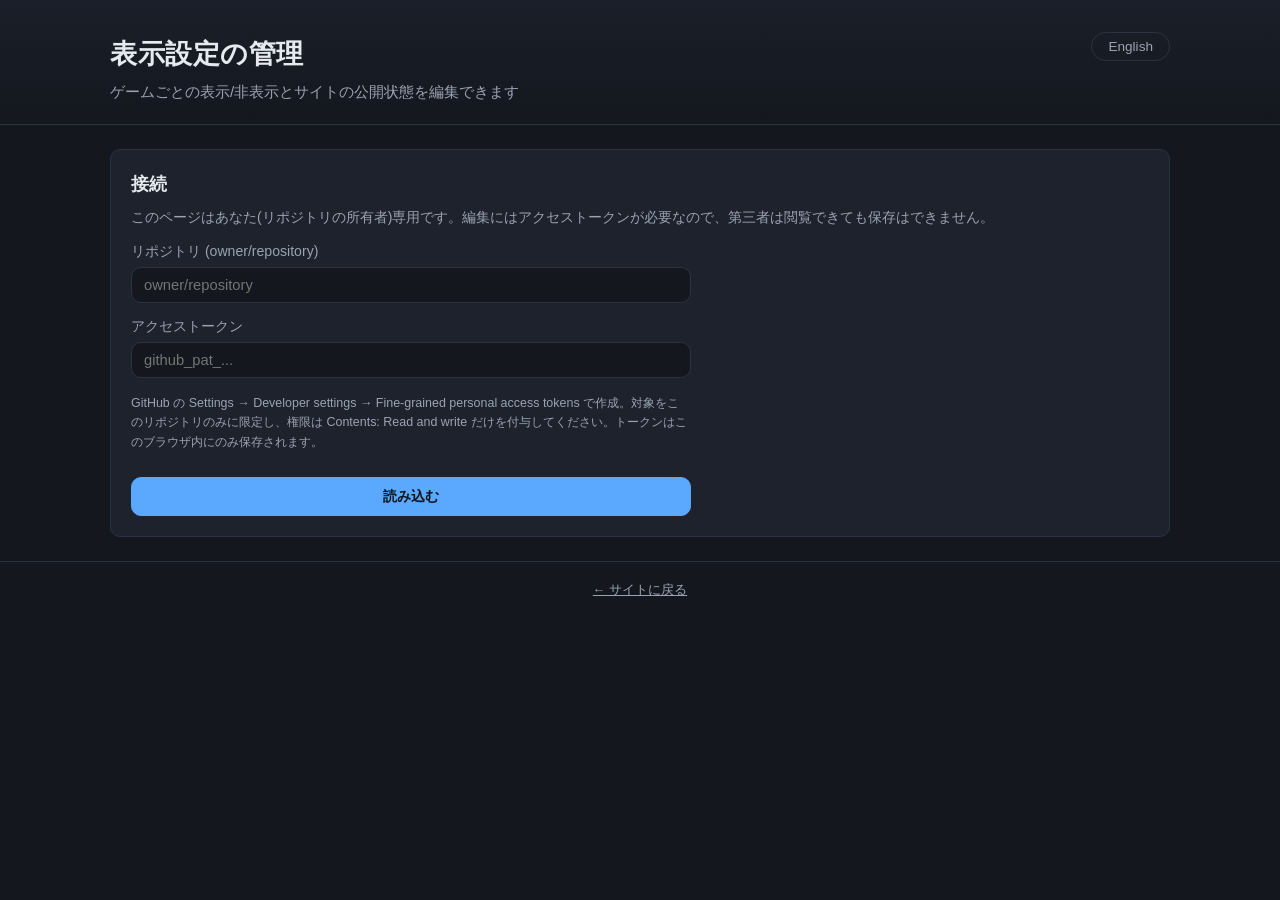
==== site/admin.html @ 572a35e0 "Add admin page and played tags - admin.html: browser UI to edit visibility, played tags, and publish" ====
<!doctype html>
<html lang="ja">
<head>
  <meta charset="utf-8">
  <meta name="viewport" content="width=device-width, initial-scale=1">
  <meta name="robots" content="noindex">
  <title>Game Shelf Admin</title>
  <link rel="stylesheet" href="style.css">
  <link rel="icon" href="data:image/svg+xml,<svg xmlns='http://www.w3.org/2000/svg' viewBox='0 0 100 100'><text y='.9em' font-size='90'>⚙️</text></svg>">
</head>
<body>
  <header class="site-header">
    <div class="header-inner">
      <div class="title-block">
        <h1 id="admin-title">表示設定の管理</h1>
        <p id="admin-subtitle" class="description"></p>
      </div>
      <button id="lang-toggle" class="lang-toggle" type="button">English</button>
    </div>
  </header>

  <main>
    <section id="setup" class="admin-card">
      <h2 id="setup-title"></h2>
      <p id="setup-help" class="admin-help"></p>
      <div class="admin-form">
        <label>
          <span id="label-repo"></span>
          <input id="repo-input" type="text" placeholder="owner/repository" autocomplete="off" spellcheck="false">
        </label>
        <label>
          <span id="label-token"></span>
          <input id="token-input" type="password" placeholder="github_pat_..." autocomplete="off">
        </label>
        <p id="token-help" class="admin-help small"></p>
        <button id="load-button" class="admin-button primary" type="button"></button>
      </div>
    </section>

    <section id="editor" class="admin-card" hidden>
      <h2 id="editor-title"></h2>
      <div class="admin-toolbar">
        <input id="admin-search" class="search" type="search" autocomplete="off">
        <button id="show-all" class="admin-button" type="button"></button>
        <button id="hide-all" class="admin-button" type="button"></button>
      </div>
      <p id="counts" class="admin-help"></p>
      <div id="game-list" class="admin-list"></div>

      <div class="admin-savebar">
        <label class="admin-published">
          <input id="published-toggle" type="checkbox">
          <span id="label-published"></span>
        </label>
        <button id="save-button" class="admin-button primary" type="button"></button>
      </div>
      <p id="status" class="admin-status"></p>
    </section>
  </main>

  <footer class="site-footer">
    <a id="back-link" href="./"></a>
  </footer>

  <script src="admin.js"></script>
</body>
</html>
---- site/style.css ----
:root {
  --bg: #14171e;
  --bg-card: #1d222c;
  --bg-card-hover: #262d3a;
  --text: #e6e9ef;
  --text-dim: #9aa3b2;
  --accent: #5aa9ff;
  --border: #2b3342;
  --radius: 10px;
}

* {
  box-sizing: border-box;
}

body {
  margin: 0;
  font-family: -apple-system, BlinkMacSystemFont, 'Segoe UI', 'Hiragino Sans',
    'Noto Sans JP', sans-serif;
  background: var(--bg);
  color: var(--text);
  line-height: 1.6;
}

main,
.header-inner,
.stats {
  max-width: 1100px;
  margin: 0 auto;
  padding: 0 20px;
}

.site-header {
  padding: 32px 0 20px;
  border-bottom: 1px solid var(--border);
  background: linear-gradient(180deg, #1a1f29 0%, var(--bg) 100%);
}

.header-inner {
  display: flex;
  align-items: flex-start;
  justify-content: space-between;
  gap: 16px;
}

h1 {
  margin: 0;
  font-size: 1.7rem;
  letter-spacing: 0.02em;
}

.description {
  margin: 4px 0 0;
  color: var(--text-dim);
  font-size: 0.95rem;
}

.lang-toggle {
  flex-shrink: 0;
  background: transparent;
  color: var(--text-dim);
  border: 1px solid var(--border);
  border-radius: 999px;
  padding: 6px 16px;
  font-size: 0.85rem;
  cursor: pointer;
  transition: color 0.15s, border-color 0.15s;
}

.lang-toggle:hover {
  color: var(--accent);
  border-color: var(--accent);
}

.stats {
  display: flex;
  gap: 18px;
  margin-top: 14px;
  color: var(--text-dim);
  font-size: 0.9rem;
}

.stat {
  background: var(--bg-card);
  border: 1px solid var(--border);
  border-radius: 999px;
  padding: 3px 14px;
}

.notice {
  margin: 40px auto;
  padding: 20px;
  border: 1px solid var(--border);
  border-radius: var(--radius);
  background: var(--bg-card);
  color: var(--text-dim);
  text-align: center;
}

.controls {
  display: flex;
  gap: 12px;
  margin: 24px 0 20px;
  flex-wrap: wrap;
}

.search {
  flex: 1;
  min-width: 220px;
  padding: 10px 16px;
  border-radius: var(--radius);
  border: 1px solid var(--border);
  background: var(--bg-card);
  color: var(--text);
  font-size: 0.95rem;
  outline: none;
}

.search:focus {
  border-color: var(--accent);
}

.sort {
  padding: 10px 14px;
  border-radius: var(--radius);
  border: 1px solid var(--border);
  background: var(--bg-card);
  color: var(--text);
  font-size: 0.9rem;
  cursor: pointer;
  outline: none;
}

.grid {
  display: grid;
  grid-template-columns: repeat(auto-fill, minmax(230px, 1fr));
  gap: 16px;
  padding-bottom: 40px;
}

.card {
  position: relative;
  display: flex;
  flex-direction: column;
  background: var(--bg-card);
  border: 1px solid var(--border);
  border-radius: var(--radius);
  overflow: hidden;
  text-decoration: none;
  color: inherit;
  transition: transform 0.15s, background 0.15s, border-color 0.15s;
}

.card:hover {
  transform: translateY(-3px);
  background: var(--bg-card-hover);
  border-color: var(--accent);
}

.card-image {
  width: 100%;
  aspect-ratio: 460 / 215;
  object-fit: cover;
  display: block;
  background: #0e1116;
}

.card.no-image::before {
  content: '🎮';
  display: flex;
  align-items: center;
  justify-content: center;
  aspect-ratio: 460 / 215;
  font-size: 2rem;
  background: #0e1116;
}

.card-badge {
  position: absolute;
  top: 8px;
  right: 8px;
  background: rgba(13, 20, 32, 0.85);
  color: var(--accent);
  border: 1px solid var(--accent);
  border-radius: 999px;
  padding: 2px 10px;
  font-size: 0.7rem;
  font-weight: 600;
  pointer-events: none;
}

.card-body {
  padding: 10px 12px 12px;
}

.card-name {
  font-weight: 600;
  font-size: 0.92rem;
  line-height: 1.4;
}

.card-meta {
  display: flex;
  flex-direction: column;
  gap: 2px;
  margin-top: 6px;
  color: var(--text-dim);
  font-size: 0.78rem;
}

.empty {
  text-align: center;
  color: var(--text-dim);
  margin: 40px 0;
}

.site-footer {
  border-top: 1px solid var(--border);
  padding: 18px 20px 28px;
  text-align: center;
  color: var(--text-dim);
  font-size: 0.8rem;
}

.site-footer a {
  color: var(--text-dim);
}

.site-footer a:hover {
  color: var(--accent);
}

.sep {
  margin: 0 8px;
}

/* ---- 管理ページ (admin.html) ---- */

.admin-card {
  background: var(--bg-card);
  border: 1px solid var(--border);
  border-radius: var(--radius);
  padding: 20px;
  margin: 24px 0;
}

.admin-card h2 {
  margin: 0 0 8px;
  font-size: 1.1rem;
}

.admin-help {
  color: var(--text-dim);
  font-size: 0.88rem;
  margin: 4px 0 12px;
}

.admin-help.small {
  font-size: 0.78rem;
}

.admin-form {
  display: flex;
  flex-direction: column;
  gap: 12px;
  max-width: 560px;
}

.admin-form label {
  display: flex;
  flex-direction: column;
  gap: 4px;
  font-size: 0.88rem;
  color: var(--text-dim);
}

.admin-form input {
  padding: 9px 12px;
  border-radius: var(--radius);
  border: 1px solid var(--border);
  background: var(--bg);
  color: var(--text);
  font-size: 0.92rem;
  outline: none;
}

.admin-form input:focus {
  border-color: var(--accent);
}

.admin-button {
  padding: 9px 18px;
  border-radius: var(--radius);
  border: 1px solid var(--border);
  background: var(--bg-card-hover);
  color: var(--text);
  font-size: 0.88rem;
  cursor: pointer;
  transition: border-color 0.15s, background 0.15s;
}

.admin-button:hover {
  border-color: var(--accent);
}

.admin-button.primary {
  background: var(--accent);
  border-color: var(--accent);
  color: #0d1420;
  font-weight: 600;
}

.admin-button.primary:hover {
  filter: brightness(1.1);
}

.admin-button:disabled {
  opacity: 0.6;
  cursor: default;
}

.admin-toolbar {
  display: flex;
  gap: 10px;
  flex-wrap: wrap;
  margin-bottom: 8px;
}

.admin-toolbar .search {
  flex: 1;
  min-width: 200px;
}

.admin-list {
  max-height: 55vh;
  overflow-y: auto;
  border: 1px solid var(--border);
  border-radius: var(--radius);
  margin-top: 8px;
}

.admin-row {
  display: flex;
  align-items: center;
  gap: 12px;
  padding: 9px 14px;
  border-bottom: 1px solid var(--border);
  cursor: pointer;
  font-size: 0.9rem;
}

.admin-row:last-child {
  border-bottom: none;
}

.admin-row:hover {
  background: var(--bg-card-hover);
}

.admin-row input {
  accent-color: var(--accent);
  width: 16px;
  height: 16px;
  flex-shrink: 0;
}

.admin-row-name {
  flex: 1;
}

.admin-row.hidden-game .admin-row-name {
  color: var(--text-dim);
  text-decoration: line-through;
}

.tag-chip {
  flex-shrink: 0;
  background: transparent;
  color: var(--text-dim);
  border: 1px solid var(--border);
  border-radius: 999px;
  padding: 2px 12px;
  font-size: 0.75rem;
  cursor: pointer;
  transition: color 0.15s, border-color 0.15s, background 0.15s;
}

.tag-chip:hover {
  border-color: var(--accent);
}

.tag-chip.on {
  background: rgba(90, 169, 255, 0.15);
  color: var(--accent);
  border-color: var(--accent);
}

.admin-row-meta {
  color: var(--text-dim);
  font-size: 0.78rem;
  flex-shrink: 0;
}

.admin-savebar {
  display: flex;
  align-items: center;
  justify-content: space-between;
  gap: 16px;
  flex-wrap: wrap;
  margin-top: 16px;
}

.admin-published {
  display: flex;
  align-items: center;
  gap: 8px;
  font-size: 0.92rem;
  cursor: pointer;
}

.admin-published input {
  accent-color: var(--accent);
  width: 16px;
  height: 16px;
}

.admin-status {
  margin-top: 10px;
  font-size: 0.88rem;
  color: var(--accent);
  min-height: 1.2em;
}

.admin-status.error {
  color: #ff7a7a;
}

@media (max-width: 480px) {
  .grid {
    grid-template-columns: repeat(auto-fill, minmax(160px, 1fr));
  }

  h1 {
    font-size: 1.3rem;
  }
}
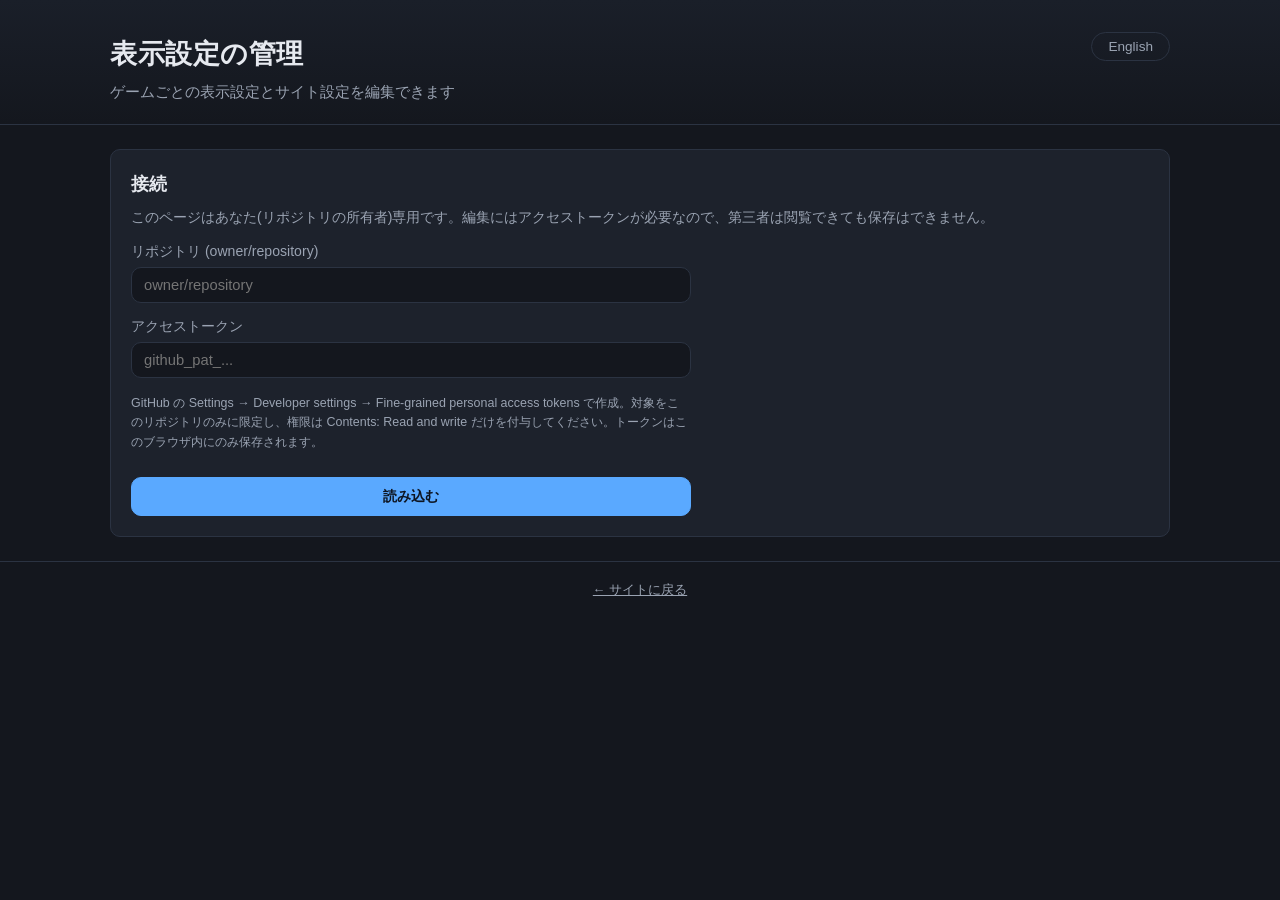
==== commit 6fbc262f: "Add stream links, per-game playtime display, and admin card view - Per-game stream/video URL: shown " ====
--- a/site/admin.html
+++ b/site/admin.html
@@ -37,15 +37,55 @@
       </div>
     </section>
 
+    <section id="settings-card" class="admin-card" hidden>
+      <h2 id="settings-title"></h2>
+      <div class="admin-form">
+        <label>
+          <span id="label-site-title"></span>
+          <input id="set-site-title" type="text" autocomplete="off">
+        </label>
+        <label>
+          <span id="label-default-lang"></span>
+          <select id="set-default-lang" class="sort">
+            <option value="ja">日本語 (ja)</option>
+            <option value="en">English (en)</option>
+          </select>
+        </label>
+        <label class="admin-check">
+          <input id="set-show-playtime" type="checkbox">
+          <span id="label-show-playtime"></span>
+        </label>
+        <p id="help-show-playtime" class="admin-help small"></p>
+        <label>
+          <span id="label-channel-url"></span>
+          <input id="set-channel-url" type="url" autocomplete="off" spellcheck="false" placeholder="https://www.youtube.com/@...">
+        </label>
+      </div>
+    </section>
+
     <section id="editor" class="admin-card" hidden>
-      <h2 id="editor-title"></h2>
+      <div class="admin-editor-head">
+        <h2 id="editor-title"></h2>
+        <div class="view-toggle">
+          <button id="view-list" class="admin-button small" type="button"></button>
+          <button id="view-cards" class="admin-button small" type="button"></button>
+        </div>
+      </div>
       <div class="admin-toolbar">
         <input id="admin-search" class="search" type="search" autocomplete="off">
-        <button id="show-all" class="admin-button" type="button"></button>
-        <button id="hide-all" class="admin-button" type="button"></button>
+      </div>
+      <div class="admin-bulk">
+        <span id="bulk-visible-label" class="admin-bulk-label"></span>
+        <button id="visible-all-on" class="admin-button small" type="button"></button>
+        <button id="visible-all-off" class="admin-button small" type="button"></button>
+        <span class="admin-bulk-sep"></span>
+        <span id="bulk-played-label" class="admin-bulk-label"></span>
+        <button id="played-all-on" class="admin-button small" type="button"></button>
+        <button id="played-all-off" class="admin-button small" type="button"></button>
       </div>
       <p id="counts" class="admin-help"></p>
       <div id="game-list" class="admin-list"></div>
+      <div id="game-cards" class="grid admin-grid" hidden></div>
 
       <div class="admin-savebar">
         <label class="admin-published">
--- a/site/style.css
+++ b/site/style.css
@@ -55,6 +55,37 @@
   font-size: 0.95rem;
 }
 
+.header-actions {
+  display: flex;
+  align-items: center;
+  gap: 10px;
+  flex-shrink: 0;
+}
+
+.channel-link {
+  display: inline-flex;
+  align-items: center;
+  gap: 6px;
+  background: var(--accent);
+  color: #0d1420;
+  border-radius: 999px;
+  padding: 6px 16px;
+  font-size: 0.85rem;
+  font-weight: 600;
+  text-decoration: none;
+  transition: filter 0.15s;
+}
+
+.channel-link:hover {
+  filter: brightness(1.1);
+}
+
+.channel-link svg {
+  width: 16px;
+  height: 16px;
+  fill: currentColor;
+}
+
 .lang-toggle {
   flex-shrink: 0;
   background: transparent;
@@ -155,6 +186,12 @@
   transform: translateY(-3px);
   background: var(--bg-card-hover);
   border-color: var(--accent);
+}
+
+.card-overlay {
+  position: absolute;
+  inset: 0;
+  z-index: 1;
 }
 
 .card-image {
@@ -190,7 +227,33 @@
 }
 
 .card-body {
+  position: relative;
   padding: 10px 12px 12px;
+}
+
+.card-body.has-video .card-name {
+  padding-right: 32px;
+}
+
+.video-link {
+  position: absolute;
+  top: 9px;
+  right: 10px;
+  z-index: 2;
+  display: inline-flex;
+  color: var(--text-dim);
+  transition: color 0.15s, transform 0.15s;
+}
+
+.video-link:hover {
+  color: var(--accent);
+  transform: scale(1.15);
+}
+
+.video-link svg {
+  width: 22px;
+  height: 22px;
+  fill: currentColor;
 }
 
 .card-name {
@@ -319,11 +382,68 @@
   cursor: default;
 }
 
+.admin-check {
+  display: flex;
+  align-items: center;
+  gap: 8px;
+  cursor: pointer;
+}
+
+.admin-check input {
+  accent-color: var(--accent);
+  width: 16px;
+  height: 16px;
+}
+
+.admin-editor-head {
+  display: flex;
+  align-items: center;
+  justify-content: space-between;
+  gap: 12px;
+  flex-wrap: wrap;
+}
+
+.view-toggle {
+  display: flex;
+  gap: 6px;
+}
+
+.admin-button.small {
+  padding: 4px 12px;
+  font-size: 0.78rem;
+}
+
+.admin-button.active {
+  background: rgba(90, 169, 255, 0.15);
+  color: var(--accent);
+  border-color: var(--accent);
+}
+
 .admin-toolbar {
   display: flex;
   gap: 10px;
   flex-wrap: wrap;
   margin-bottom: 8px;
+}
+
+.admin-bulk {
+  display: flex;
+  align-items: center;
+  gap: 8px;
+  flex-wrap: wrap;
+  margin-bottom: 4px;
+}
+
+.admin-bulk-label {
+  color: var(--text-dim);
+  font-size: 0.82rem;
+}
+
+.admin-bulk-sep {
+  width: 1px;
+  height: 18px;
+  background: var(--border);
+  margin: 0 6px;
 }
 
 .admin-toolbar .search {
@@ -401,6 +521,78 @@
   flex-shrink: 0;
 }
 
+.stream-input {
+  flex-shrink: 0;
+  width: 190px;
+  padding: 4px 10px;
+  border-radius: 999px;
+  border: 1px solid var(--border);
+  background: var(--bg);
+  color: var(--text);
+  font-size: 0.76rem;
+  outline: none;
+}
+
+.stream-input:focus {
+  border-color: var(--accent);
+}
+
+.stream-input.filled {
+  border-color: var(--accent);
+}
+
+/* 管理ページのカード表示 */
+.admin-grid {
+  padding-bottom: 0;
+  margin-top: 12px;
+}
+
+.admin-grid .card {
+  cursor: pointer;
+  user-select: none;
+}
+
+.admin-grid .card.off .card-image,
+.admin-grid .card.off.no-image::before {
+  filter: grayscale(1) brightness(0.5);
+}
+
+.admin-grid .card.off {
+  border-style: dashed;
+}
+
+.admin-grid .card.off .card-name {
+  color: var(--text-dim);
+}
+
+.card-hidden-label {
+  position: absolute;
+  top: 8px;
+  left: 8px;
+  background: rgba(13, 20, 32, 0.85);
+  color: #ff9b9b;
+  border: 1px solid #7a4040;
+  border-radius: 999px;
+  padding: 2px 10px;
+  font-size: 0.7rem;
+  font-weight: 600;
+}
+
+.admin-card-chips {
+  display: flex;
+  gap: 6px;
+  flex-wrap: wrap;
+  margin-top: 8px;
+}
+
+.admin-card-stream {
+  margin-top: 8px;
+}
+
+.admin-card-stream .stream-input {
+  width: 100%;
+}
+
 .admin-savebar {
   display: flex;
   align-items: center;
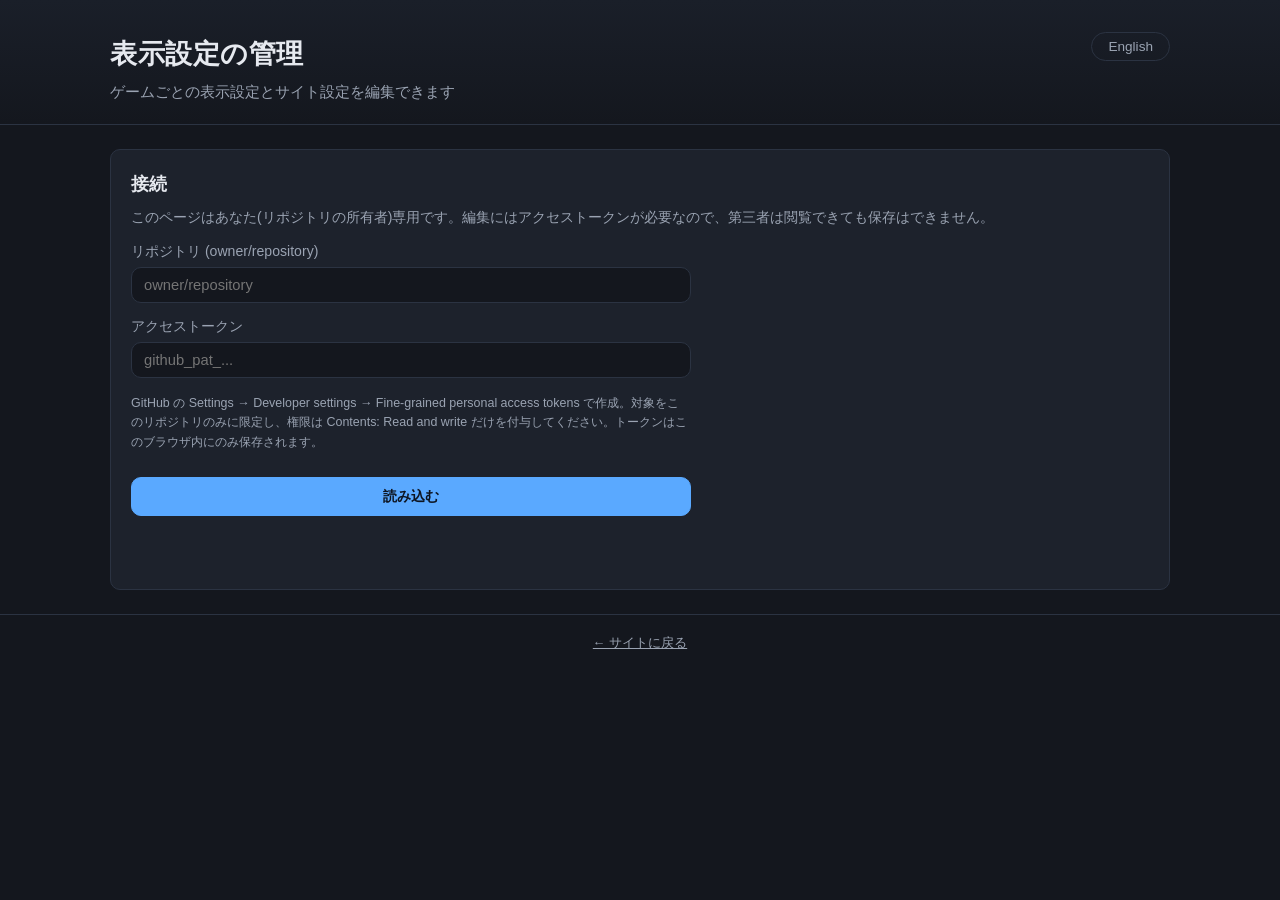
==== commit dd7aec62: "Improve load feedback, fetch coverage, thumbnails, and admin list info - Show progress and errors ri" ====
--- a/site/admin.html
+++ b/site/admin.html
@@ -34,6 +34,8 @@
         </label>
         <p id="token-help" class="admin-help small"></p>
         <button id="load-button" class="admin-button primary" type="button"></button>
+        <p id="setup-status" class="admin-status"></p>
+        <a id="setup-actions-link" class="admin-button small" target="_blank" rel="noopener" hidden></a>
       </div>
     </section>
 
@@ -51,11 +53,16 @@
             <option value="en">English (en)</option>
           </select>
         </label>
+        <h3 id="group-display-items" class="admin-subheading"></h3>
+        <p id="help-display-items" class="admin-help small"></p>
         <label class="admin-check">
           <input id="set-show-playtime" type="checkbox">
           <span id="label-show-playtime"></span>
         </label>
-        <p id="help-show-playtime" class="admin-help small"></p>
+        <label class="admin-check">
+          <input id="set-show-played" type="checkbox">
+          <span id="label-show-played"></span>
+        </label>
         <label>
           <span id="label-channel-url"></span>
           <input id="set-channel-url" type="url" autocomplete="off" spellcheck="false" placeholder="https://www.youtube.com/@...">
@@ -73,15 +80,7 @@
       </div>
       <div class="admin-toolbar">
         <input id="admin-search" class="search" type="search" autocomplete="off">
-      </div>
-      <div class="admin-bulk">
-        <span id="bulk-visible-label" class="admin-bulk-label"></span>
-        <button id="visible-all-on" class="admin-button small" type="button"></button>
-        <button id="visible-all-off" class="admin-button small" type="button"></button>
-        <span class="admin-bulk-sep"></span>
-        <span id="bulk-played-label" class="admin-bulk-label"></span>
-        <button id="played-all-on" class="admin-button small" type="button"></button>
-        <button id="played-all-off" class="admin-button small" type="button"></button>
+        <select id="admin-sort" class="sort"></select>
       </div>
       <p id="counts" class="admin-help"></p>
       <div id="game-list" class="admin-list"></div>
@@ -102,6 +101,6 @@
     <a id="back-link" href="./"></a>
   </footer>
 
-  <script src="admin.js"></script>
+  <script type="module" src="admin.js"></script>
 </body>
 </html>
--- a/site/style.css
+++ b/site/style.css
@@ -337,6 +337,13 @@
   color: var(--text-dim);
 }
 
+.admin-subheading {
+  margin: 4px 0 0;
+  font-size: 0.85rem;
+  font-weight: 600;
+  color: var(--text-dim);
+}
+
 .admin-form input {
   padding: 9px 12px;
   border-radius: var(--radius);
@@ -382,8 +389,10 @@
   cursor: default;
 }
 
-.admin-check {
-  display: flex;
+.admin-check,
+.admin-form label.admin-check {
+  display: flex;
+  flex-direction: row;
   align-items: center;
   gap: 8px;
   cursor: pointer;
@@ -424,26 +433,6 @@
   gap: 10px;
   flex-wrap: wrap;
   margin-bottom: 8px;
-}
-
-.admin-bulk {
-  display: flex;
-  align-items: center;
-  gap: 8px;
-  flex-wrap: wrap;
-  margin-bottom: 4px;
-}
-
-.admin-bulk-label {
-  color: var(--text-dim);
-  font-size: 0.82rem;
-}
-
-.admin-bulk-sep {
-  width: 1px;
-  height: 18px;
-  background: var(--border);
-  margin: 0 6px;
 }
 
 .admin-toolbar .search {
@@ -515,6 +504,20 @@
   border-color: var(--accent);
 }
 
+.tag-chip.locked {
+  opacity: 0.4;
+  cursor: not-allowed;
+}
+
+/* ロック中は hover しても枠線を変化させない(通常状態の色のまま) */
+.tag-chip.locked:hover {
+  border-color: var(--border);
+}
+
+.tag-chip.locked.on:hover {
+  border-color: var(--accent);
+}
+
 .admin-row-meta {
   color: var(--text-dim);
   font-size: 0.78rem;
@@ -523,7 +526,6 @@
 
 .stream-input {
   flex-shrink: 0;
-  width: 190px;
   padding: 4px 10px;
   border-radius: 999px;
   border: 1px solid var(--border);
@@ -539,6 +541,13 @@
 
 .stream-input.filled {
   border-color: var(--accent);
+}
+
+/* リスト表示のURL入力欄は行内で伸縮させる(最小幅は確保しつつ広げすぎない) */
+.admin-list .stream-input {
+  flex: 1 1 260px;
+  min-width: 260px;
+  max-width: 460px;
 }
 
 /* 管理ページのカード表示 */
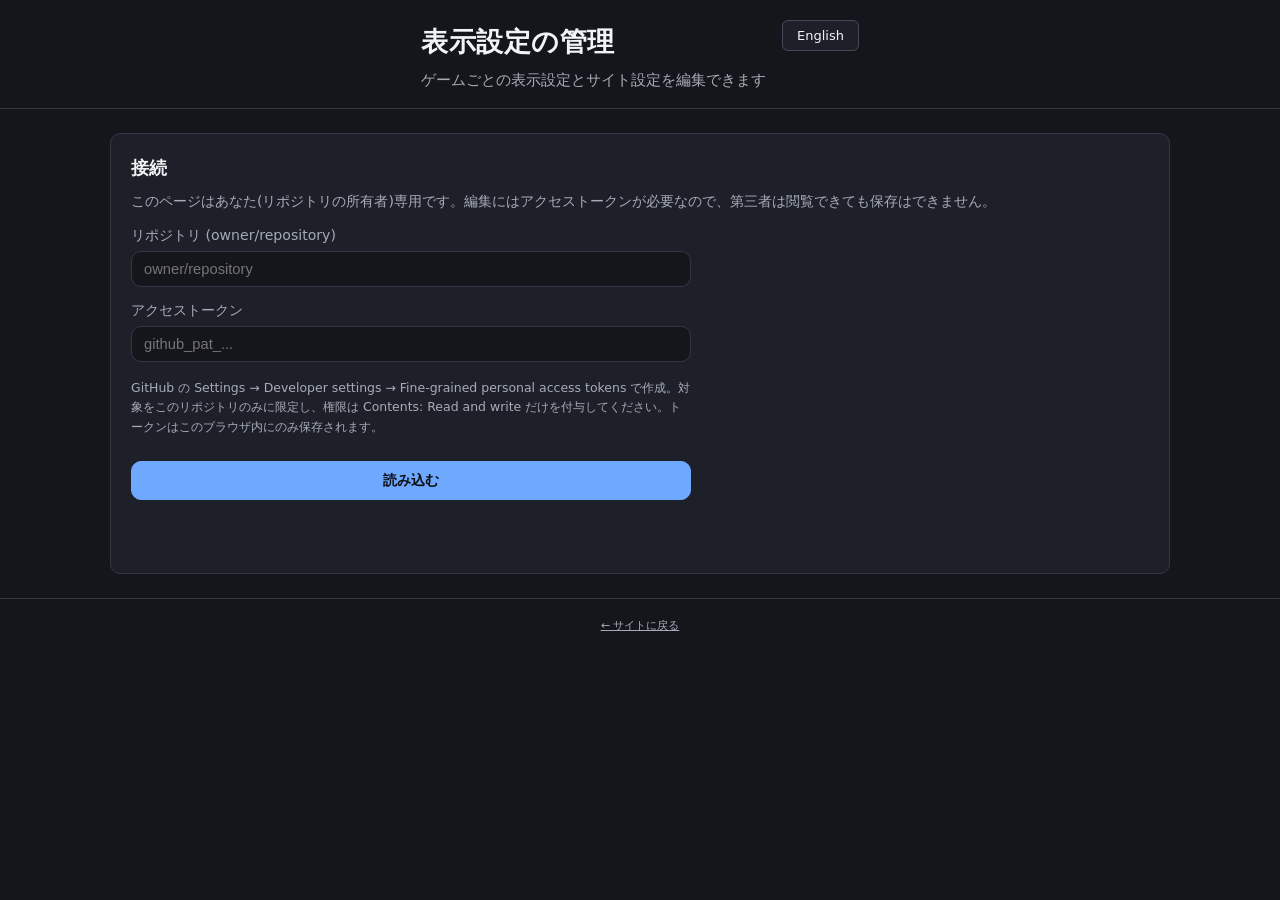
==== commit b6585ff9: "Theme system and full design overhaul with five bundled themes - Split styles into structural base.c" ====
--- a/site/admin.html
+++ b/site/admin.html
@@ -4,11 +4,16 @@
   <meta charset="utf-8">
   <meta name="viewport" content="width=device-width, initial-scale=1">
   <meta name="robots" content="noindex">
+  <!-- REQ-033: 管理ページの実動作(GitHub API通信・Steam画像表示・favicon data:)を壊さない最小構成。
+       REQ-038: connect-src に 'self' を追加(themes/themes.json の同一オリジンfetchを許可するため)。 -->
+  <meta http-equiv="Content-Security-Policy" content="default-src 'self'; connect-src https://api.github.com 'self'; img-src https: data:; style-src 'self'">
   <title>Game Shelf Admin</title>
-  <link rel="stylesheet" href="style.css">
+  <link rel="stylesheet" href="base.css">
+  <link rel="stylesheet" href="admin.css">
+  <link id="theme-css" rel="stylesheet" href="data/theme.css">
   <link rel="icon" href="data:image/svg+xml,<svg xmlns='http://www.w3.org/2000/svg' viewBox='0 0 100 100'><text y='.9em' font-size='90'>⚙️</text></svg>">
 </head>
-<body>
+<body class="sgs-root">
   <header class="site-header">
     <div class="header-inner">
       <div class="title-block">
@@ -48,10 +53,14 @@
         </label>
         <label>
           <span id="label-default-lang"></span>
-          <select id="set-default-lang" class="sort">
+          <select id="set-default-lang" class="sort-select">
             <option value="ja">日本語 (ja)</option>
             <option value="en">English (en)</option>
           </select>
+        </label>
+        <label>
+          <span id="label-theme"></span>
+          <select id="set-theme" class="sort-select"></select>
         </label>
         <h3 id="group-display-items" class="admin-subheading"></h3>
         <p id="help-display-items" class="admin-help small"></p>
@@ -62,6 +71,14 @@
         <label class="admin-check">
           <input id="set-show-played" type="checkbox">
           <span id="label-show-played"></span>
+        </label>
+        <label class="admin-check">
+          <input id="set-show-last-played" type="checkbox">
+          <span id="label-show-last-played"></span>
+        </label>
+        <label class="admin-check">
+          <input id="set-show-developer" type="checkbox">
+          <span id="label-show-developer"></span>
         </label>
         <label>
           <span id="label-channel-url"></span>
@@ -79,12 +96,12 @@
         </div>
       </div>
       <div class="admin-toolbar">
-        <input id="admin-search" class="search" type="search" autocomplete="off">
-        <select id="admin-sort" class="sort"></select>
+        <input id="admin-search" class="search-input" type="search" autocomplete="off">
+        <select id="admin-sort" class="sort-select"></select>
       </div>
       <p id="counts" class="admin-help"></p>
       <div id="game-list" class="admin-list"></div>
-      <div id="game-cards" class="grid admin-grid" hidden></div>
+      <div id="game-cards" class="game-grid admin-grid" hidden></div>
 
       <div class="admin-savebar">
         <label class="admin-published">
--- a/site/base.css
+++ b/site/base.css
@@ -0,0 +1,551 @@
+/* ============================================================
+   Steam Game Shelf — base.css
+   構造・レイアウト・状態定義のみ。色/余白/角丸/フォントは
+   すべて CSS カスタムプロパティ経由。テーマ値は theme-*.css。
+
+   移植手順:
+     <link rel="stylesheet" href="base.css">
+     <link rel="stylesheet" href="theme-neon.css">   ← 1つだけ
+     <html class="theme-neon"> または theme-*.css 側の
+     .theme-neon を :root に置換して使用。
+
+   外部依存なし(Google Fonts のみ任意)。装飾は全て class ベース。
+
+   本ファイルは design-deliverable/css/base.css(納品物)をそのまま採用し、
+   末尾に site 固有の追補(REQ-039 WP1)のみを加えたもの。
+   ============================================================ */
+
+/* ---- 既定トークン(テーマ未適用でも壊れない値) ---- */
+:root {
+  /* 面と文字 */
+  --sgs-bg: #15161c;
+  --sgs-bg-image: none;
+  --sgs-surface: #1e2029;
+  --sgs-surface-2: #262933;
+  --sgs-text: #f2f3f7;
+  --sgs-text-muted: #a7abb8;
+  --sgs-text-dim: #868b98;
+  --sgs-border: #333744;
+  --sgs-border-strong: #454a5a;
+
+  /* アクセント */
+  --sgs-accent: #6ea8ff;
+  --sgs-accent-2: #9f7bff;
+  --sgs-accent-contrast: #0d0f14;
+  --sgs-stream: #ff4245;          /* 配信リンク▶(YouTube感の赤) */
+  --sgs-badge-bg: #2f6b46;
+  --sgs-badge-text: #eafff1;
+  --sgs-focus: #ffffff;
+
+  /* 形 */
+  --sgs-radius: 10px;
+  --sgs-radius-sm: 6px;
+  --sgs-radius-pill: 999px;
+  --sgs-border-width: 1px;
+  --sgs-card-shadow: 0 1px 2px rgba(0, 0, 0, .35);
+  --sgs-card-shadow-hover: 0 6px 16px rgba(0, 0, 0, .45);
+
+  /* 余白 */
+  --sgs-gap: 16px;
+  --sgs-gap-sm: 8px;
+  --sgs-pad: 20px;
+  --sgs-card-pad: 12px;
+
+  /* 文字 */
+  --sgs-font: system-ui, -apple-system, 'Hiragino Sans', 'Yu Gothic', 'Meiryo', sans-serif;
+  --sgs-font-title: var(--sgs-font);
+  --sgs-font-num: var(--sgs-font);
+  --sgs-title-size: clamp(24px, 5vw, 40px);
+  --sgs-title-weight: 700;
+  --sgs-title-spacing: 0;
+  --sgs-title-transform: none;
+  --sgs-card-title-size: 15px;
+  --sgs-card-title-weight: 600;
+  --sgs-meta-size: 12px;
+  --sgs-label-spacing: 0;
+
+  /* 動き */
+  --sgs-ease: cubic-bezier(.2, .7, .3, 1);
+  --sgs-dur: .16s;
+}
+
+/* ---- リセット ---- */
+*,
+*::before,
+*::after { box-sizing: border-box; }
+
+.sgs-root {
+  margin: 0;
+  padding: 0;
+  background: var(--sgs-bg);
+  background-image: var(--sgs-bg-image);
+  color: var(--sgs-text);
+  font-family: var(--sgs-font);
+  font-size: 15px;
+  line-height: 1.6;
+  -webkit-text-size-adjust: 100%;
+}
+
+.sgs-page {
+  max-width: 1320px;
+  margin: 0 auto;
+  padding: var(--sgs-pad);
+  display: flex;
+  flex-direction: column;
+  gap: calc(var(--sgs-gap) * 1.5);
+}
+
+a { color: var(--sgs-accent); }
+a:hover { color: var(--sgs-accent-2); }
+
+/* ---- 共通フォーカスリング(キーボード可視化) ---- */
+.game-card:focus-within,
+.card-link:focus-visible,
+.stream-link:focus-visible,
+.channel-link:focus-visible,
+.lang-toggle:focus-visible,
+.search-input:focus-visible,
+.filter-select:focus-visible,
+.sort-select:focus-visible,
+.footer-credit:focus-visible {
+  outline: 2px solid var(--sgs-focus);
+  outline-offset: 2px;
+}
+
+/* ============================================================
+   4-1 サイトヘッダー
+   ============================================================ */
+.site-header {
+  display: flex;
+  flex-direction: column;
+  gap: var(--sgs-gap-sm);
+  padding: var(--sgs-pad) 0 calc(var(--sgs-pad) - 4px);
+  border-bottom: var(--sgs-border-width) solid var(--sgs-border);
+}
+
+.site-title {
+  margin: 0;
+  font-family: var(--sgs-font-title);
+  font-size: var(--sgs-title-size);
+  font-weight: var(--sgs-title-weight);
+  letter-spacing: var(--sgs-title-spacing);
+  text-transform: var(--sgs-title-transform);
+  line-height: 1.15;
+  overflow-wrap: anywhere;
+}
+
+/* 説明文(空の場合は要素を出さない or 空でも余白が崩れない) */
+.site-desc {
+  margin: 0;
+  max-width: 70ch;
+  color: var(--sgs-text-muted);
+  font-size: 14px;
+  text-wrap: pretty;
+}
+.site-desc:empty { display: none; }
+
+.header-meta {
+  display: flex;
+  flex-wrap: wrap;
+  align-items: center;
+  gap: var(--sgs-gap-sm);
+  margin-top: 4px;
+}
+
+.stat-chips {
+  display: flex;
+  flex-wrap: wrap;
+  gap: var(--sgs-gap-sm);
+  margin: 0;
+  padding: 0;
+  list-style: none;
+}
+
+.stat-chip {
+  display: inline-flex;
+  align-items: baseline;
+  gap: 6px;
+  padding: 5px 12px;
+  border: var(--sgs-border-width) solid var(--sgs-border);
+  border-radius: var(--sgs-radius-pill);
+  background: var(--sgs-surface);
+  color: var(--sgs-text-muted);
+  font-family: var(--sgs-font-num);
+  font-size: 12px;
+  letter-spacing: var(--sgs-label-spacing);
+  white-space: nowrap;
+}
+.stat-chip-value { color: var(--sgs-text); font-weight: 700; }
+
+.header-actions {
+  display: flex;
+  flex-wrap: wrap;
+  gap: var(--sgs-gap-sm);
+  margin-left: auto;
+}
+
+.channel-link,
+.lang-toggle {
+  display: inline-flex;
+  align-items: center;
+  gap: 6px;
+  padding: 7px 14px;
+  border-radius: var(--sgs-radius-sm);
+  font-family: var(--sgs-font-title);
+  font-size: 13px;
+  letter-spacing: var(--sgs-label-spacing);
+  text-decoration: none;
+  cursor: pointer;
+  transition: background var(--sgs-dur) var(--sgs-ease),
+              border-color var(--sgs-dur) var(--sgs-ease),
+              color var(--sgs-dur) var(--sgs-ease);
+}
+
+.channel-link {
+  border: var(--sgs-border-width) solid var(--sgs-stream);
+  background: transparent;
+  color: var(--sgs-stream);
+  white-space: nowrap;
+}
+.channel-link:hover {
+  background: var(--sgs-stream);
+  color: #fff;
+}
+
+.lang-toggle {
+  border: var(--sgs-border-width) solid var(--sgs-border-strong);
+  background: var(--sgs-surface);
+  color: var(--sgs-text);
+}
+.lang-toggle:hover {
+  border-color: var(--sgs-accent);
+  color: var(--sgs-accent);
+}
+
+/* ============================================================
+   4-2 コントロール行(要素1〜3個のどの組合せでも崩れない)
+   ============================================================ */
+.controls {
+  display: flex;
+  flex-wrap: wrap;
+  gap: var(--sgs-gap-sm);
+  align-items: center;
+}
+
+.search-input,
+.filter-select,
+.sort-select {
+  min-width: 0;
+  padding: 9px 12px;
+  border: var(--sgs-border-width) solid var(--sgs-border);
+  border-radius: var(--sgs-radius-sm);
+  background: var(--sgs-surface);
+  color: var(--sgs-text);
+  font-family: var(--sgs-font);
+  font-size: 14px;
+  transition: border-color var(--sgs-dur) var(--sgs-ease);
+}
+
+.search-input {
+  flex: 1 1 220px;
+  min-width: 140px;
+}
+.search-input::placeholder { color: var(--sgs-text-dim); }
+
+.filter-select,
+.sort-select {
+  flex: 0 1 auto;
+  min-width: 130px;
+  cursor: pointer;
+}
+
+.search-input:hover,
+.filter-select:hover,
+.sort-select:hover { border-color: var(--sgs-border-strong); }
+
+.search-input:focus,
+.filter-select:focus,
+.sort-select:focus {
+  border-color: var(--sgs-accent);
+  outline: none;
+}
+
+/* ============================================================
+   4-4 カードグリッド(360pxで2列 → PCで4〜5列)
+   ============================================================ */
+.game-grid {
+  display: grid;
+  grid-template-columns: repeat(auto-fill, minmax(148px, 1fr));
+  gap: var(--sgs-gap);
+  margin: 0;
+  padding: 0;
+  list-style: none;
+}
+
+@media (min-width: 600px) {
+  .game-grid { grid-template-columns: repeat(auto-fill, minmax(210px, 1fr)); }
+}
+@media (min-width: 1000px) {
+  .game-grid { grid-template-columns: repeat(auto-fill, minmax(240px, 1fr)); }
+}
+
+/* ============================================================
+   4-3 ゲームカード
+   ------------------------------------------------------------
+   .game-card
+     .card-thumb              460:215 固定比
+       .card-thumb-img        画像あり
+       .card-thumb-placeholder 画像なし
+       .played-badge          プレイ済み(任意)
+     .card-body
+       .card-title-row
+         .card-title
+         .stream-link         ▶(任意・カードリンクより上)
+       .card-meta > .meta-row × 0〜4
+     .card-link               カード全面のストアリンク
+   ============================================================ */
+.game-card {
+  position: relative;
+  display: flex;
+  flex-direction: column;
+  overflow: hidden;
+  border: var(--sgs-border-width) solid var(--sgs-border);
+  border-radius: var(--sgs-radius);
+  background: var(--sgs-surface);
+  box-shadow: var(--sgs-card-shadow);
+  transition: transform var(--sgs-dur) var(--sgs-ease),
+              border-color var(--sgs-dur) var(--sgs-ease),
+              box-shadow var(--sgs-dur) var(--sgs-ease);
+}
+
+.game-card:hover,
+.game-card:focus-within {
+  transform: translateY(-2px);
+  border-color: var(--sgs-accent);
+  box-shadow: var(--sgs-card-shadow-hover);
+}
+
+/* カード全面リンク(画像・本文の下、▶より下) */
+.card-link {
+  position: absolute;
+  inset: 0;
+  z-index: 1;
+  border-radius: inherit;
+  text-indent: -9999px;
+  overflow: hidden;
+  white-space: nowrap;
+}
+
+.card-thumb {
+  position: relative;
+  display: block;
+  aspect-ratio: 460 / 215;
+  background: var(--sgs-surface-2);
+  overflow: hidden;
+}
+
+.card-thumb-img {
+  display: block;
+  width: 100%;
+  height: 100%;
+  object-fit: cover;
+  transition: transform .25s var(--sgs-ease), filter var(--sgs-dur) var(--sgs-ease);
+}
+.game-card:hover .card-thumb-img,
+.game-card:focus-within .card-thumb-img { transform: scale(1.03); }
+
+/* 画像なし */
+.card-thumb-placeholder {
+  display: flex;
+  align-items: center;
+  justify-content: center;
+  width: 100%;
+  height: 100%;
+  background: var(--sgs-surface-2);
+  color: var(--sgs-text-dim);
+  font-size: 30px;
+  line-height: 1;
+}
+
+.played-badge {
+  position: absolute;
+  top: 6px;
+  right: 6px;
+  z-index: 2;
+  padding: 3px 8px;
+  border-radius: var(--sgs-radius-pill);
+  background: var(--sgs-badge-bg);
+  color: var(--sgs-badge-text);
+  font-family: var(--sgs-font-title);
+  font-size: 10px;
+  font-weight: 700;
+  letter-spacing: var(--sgs-label-spacing);
+  white-space: nowrap;
+}
+
+.card-body {
+  display: flex;
+  flex-direction: column;
+  gap: 6px;
+  padding: var(--sgs-card-pad);
+}
+
+.card-title-row {
+  display: flex;
+  align-items: flex-start;
+  gap: 6px;
+}
+
+.card-title {
+  flex: 1 1 auto;
+  min-width: 0;
+  font-family: var(--sgs-font-title);
+  font-size: var(--sgs-card-title-size);
+  font-weight: var(--sgs-card-title-weight);
+  line-height: 1.35;
+  color: var(--sgs-text);
+  overflow-wrap: anywhere;
+  text-wrap: pretty;
+}
+
+.stream-link {
+  position: relative;
+  z-index: 2;
+  flex: 0 0 auto;
+  display: inline-flex;
+  align-items: center;
+  justify-content: center;
+  width: 24px;
+  height: 24px;
+  margin-top: 1px;
+  border-radius: var(--sgs-radius-sm);
+  background: transparent;
+  color: var(--sgs-stream);
+  font-size: 12px;
+  line-height: 1;
+  text-decoration: none;
+  transition: background var(--sgs-dur) var(--sgs-ease), color var(--sgs-dur) var(--sgs-ease);
+}
+.stream-link:hover {
+  background: var(--sgs-stream);
+  color: #fff;
+}
+
+/* メタ情報 0〜4行 */
+.card-meta {
+  display: flex;
+  flex-direction: column;
+  gap: 2px;
+  margin: 0;
+  color: var(--sgs-text-muted);
+  font-family: var(--sgs-font-num);
+  font-size: var(--sgs-meta-size);
+  line-height: 1.45;
+}
+.card-meta:empty { display: none; }
+.meta-row { display: block; overflow-wrap: anywhere; }
+.meta-row-unplayed { color: var(--sgs-text-dim); }
+
+/* ============================================================
+   4-4 空状態 / 4-5 準備中パネル
+   ============================================================ */
+.empty-state,
+.notice-panel {
+  display: flex;
+  flex-direction: column;
+  align-items: center;
+  gap: var(--sgs-gap-sm);
+  padding: calc(var(--sgs-pad) * 2) var(--sgs-pad);
+  border: var(--sgs-border-width) dashed var(--sgs-border);
+  border-radius: var(--sgs-radius);
+  background: var(--sgs-surface);
+  text-align: center;
+}
+
+.empty-state-icon {
+  font-size: 26px;
+  line-height: 1;
+  opacity: .8;
+}
+.empty-state-text {
+  margin: 0;
+  color: var(--sgs-text-muted);
+  font-size: 14px;
+}
+
+.notice-panel {
+  border-style: solid;
+  gap: 12px;
+}
+.notice-title {
+  margin: 0;
+  font-family: var(--sgs-font-title);
+  font-size: 20px;
+  font-weight: var(--sgs-title-weight);
+  letter-spacing: var(--sgs-title-spacing);
+  text-transform: var(--sgs-title-transform);
+  color: var(--sgs-text);
+}
+.notice-text {
+  margin: 0;
+  max-width: 46ch;
+  color: var(--sgs-text-muted);
+  font-size: 14px;
+  text-wrap: pretty;
+}
+
+/* ============================================================
+   4-6 フッター
+   ============================================================ */
+.site-footer {
+  display: flex;
+  flex-wrap: wrap;
+  align-items: center;
+  gap: 6px;
+  padding: var(--sgs-pad) 0;
+  border-top: var(--sgs-border-width) solid var(--sgs-border);
+  color: var(--sgs-text-dim);
+  font-size: 11px;
+  letter-spacing: var(--sgs-label-spacing);
+}
+.footer-sep { opacity: .6; }
+.footer-credit {
+  color: var(--sgs-text-dim);
+  text-decoration: none;
+  border-bottom: 1px solid transparent;
+}
+.footer-credit:hover {
+  color: var(--sgs-accent);
+  border-bottom-color: currentColor;
+}
+
+/* ============================================================
+   動きを減らす設定への配慮
+   ============================================================ */
+@media (prefers-reduced-motion: reduce) {
+  * {
+    animation-duration: .001s !important;
+    animation-iteration-count: 1 !important;
+    transition-duration: .001s !important;
+  }
+  .game-card:hover { transform: none; }
+}
+
+/* ============================================================
+   site 追補(REQ-039 WP1)
+   納品CSSは無改変のまま、以下のみをここに追加する:
+   - [hidden] の全面死バグ対策(納品CSSに [hidden] ルールが無く、
+     JS が要素に hidden 属性を付けても他の display 指定に
+     負けて表示されたままになる潜在バグがあったため)
+   - body/html の素の余白リセット(.sgs-root は body に付与する
+     運用のため margin:0 は既にカバーされるが、念のための保険)
+   ============================================================ */
+html,
+body {
+  margin: 0;
+  padding: 0;
+}
+
+[hidden] {
+  display: none !important;
+}
--- a/site/admin.css
+++ b/site/admin.css
@@ -0,0 +1,431 @@
+/* ============================================================
+   Steam Game Shelf — admin.css
+   管理ページ(admin.html)専用のスタイル。base.css(納品構造)を
+   前提に、admin 固有の要素(接続フォーム/一覧行/チップ/カード内
+   オーバーレイ等)だけをここに定義する。
+
+   由来: git show HEAD:site/style.css の「管理ページ (admin.html)」節
+   (REQ-039 以前のスタイル)を、新トークン(--sgs-*)へ色のみ
+   マッピングして移植したもの(確定事項8)。
+     --bg        → --sgs-bg
+     --bg-card   → --sgs-surface
+     --bg-card-hover → --sgs-surface-2
+     --text      → --sgs-text
+     --text-dim  → --sgs-text-muted
+     --accent    → --sgs-accent
+     --border    → --sgs-border
+     --radius    → --sgs-radius
+   エラー系(#ff7a7a 等)は直値のまま維持する。
+
+   カードプレビュー(#game-cards)は base.css の .game-card 構造
+   (公開ページと共通)をそのまま使う。ここでは admin- プレフィックスの
+   オーバーレイ要素(非表示ラベル/チップ/配信URL入力)のみを追加する。
+   ============================================================ */
+
+/* ---- ページ全体の横幅(旧 style.css の main/.header-inner と同じ 1100px 制約) ---- */
+main,
+.header-inner {
+  max-width: 1100px;
+  margin: 0 auto;
+  padding: 0 20px;
+}
+
+.header-inner {
+  display: flex;
+  align-items: flex-start;
+  justify-content: space-between;
+  gap: 16px;
+}
+
+h1 {
+  margin: 0;
+  font-size: 1.7rem;
+  letter-spacing: 0.02em;
+}
+
+.description {
+  margin: 4px 0 0;
+  color: var(--sgs-text-muted);
+  font-size: 0.95rem;
+}
+
+/* ---- 接続 / サイト設定フォーム ---- */
+
+.admin-card {
+  background: var(--sgs-surface);
+  border: 1px solid var(--sgs-border);
+  border-radius: var(--sgs-radius);
+  padding: 20px;
+  margin: 24px 0;
+}
+
+.admin-card h2 {
+  margin: 0 0 8px;
+  font-size: 1.1rem;
+}
+
+.admin-help {
+  color: var(--sgs-text-muted);
+  font-size: 0.88rem;
+  margin: 4px 0 12px;
+}
+
+.admin-help.small {
+  font-size: 0.78rem;
+}
+
+.admin-form {
+  display: flex;
+  flex-direction: column;
+  gap: 12px;
+  max-width: 560px;
+}
+
+.admin-form label {
+  display: flex;
+  flex-direction: column;
+  gap: 4px;
+  font-size: 0.88rem;
+  color: var(--sgs-text-muted);
+}
+
+.admin-subheading {
+  margin: 4px 0 0;
+  font-size: 0.85rem;
+  font-weight: 600;
+  color: var(--sgs-text-muted);
+}
+
+.admin-form input {
+  padding: 9px 12px;
+  border-radius: var(--sgs-radius);
+  border: 1px solid var(--sgs-border);
+  background: var(--sgs-bg);
+  color: var(--sgs-text);
+  font-size: 0.92rem;
+  outline: none;
+}
+
+.admin-form input:focus {
+  border-color: var(--sgs-accent);
+}
+
+.admin-button {
+  padding: 9px 18px;
+  border-radius: var(--sgs-radius);
+  border: 1px solid var(--sgs-border);
+  background: var(--sgs-surface-2);
+  color: var(--sgs-text);
+  font-size: 0.88rem;
+  cursor: pointer;
+  transition: border-color 0.15s, background 0.15s;
+}
+
+.admin-button:hover {
+  border-color: var(--sgs-accent);
+}
+
+/* accent-contrast はテーマごとにアクセント背景上で読める文字色として
+   定義済みのトークン(base.css/各 themes/*.css)。旧コードの固定値
+   #0d1420 は default テーマの accent 専用色で、他テーマ(horror等)の
+   アクセント色の上では読みにくくなるためトークンを使う(暫定判断)。 */
+.admin-button.primary {
+  background: var(--sgs-accent);
+  border-color: var(--sgs-accent);
+  color: var(--sgs-accent-contrast);
+  font-weight: 600;
+}
+
+.admin-button.primary:hover {
+  filter: brightness(1.1);
+}
+
+.admin-button:disabled {
+  opacity: 0.6;
+  cursor: default;
+}
+
+.admin-check,
+.admin-form label.admin-check {
+  display: flex;
+  flex-direction: row;
+  align-items: center;
+  gap: 8px;
+  cursor: pointer;
+}
+
+.admin-check input {
+  accent-color: var(--sgs-accent);
+  width: 16px;
+  height: 16px;
+}
+
+/* ---- 編集ツールバー / 表示切替 ---- */
+
+.admin-editor-head {
+  display: flex;
+  align-items: center;
+  justify-content: space-between;
+  gap: 12px;
+  flex-wrap: wrap;
+}
+
+.view-toggle {
+  display: flex;
+  gap: 6px;
+}
+
+.admin-button.small {
+  padding: 4px 12px;
+  font-size: 0.78rem;
+}
+
+/* .admin-button.active の背景は旧コードでは固定 rgba(アクセント色決め打ち)
+   だったが、テーマごとにアクセント色が大きく異なる(neon の水色〜horror の赤等)ため、
+   半透明合成に頼らず surface-2 + アクセント文字/枠にして全テーマで確実に判読できる
+   ようにした(暫定判断。tag-chip.on も同じ理由で同様に扱う)。 */
+.admin-button.active {
+  background: var(--sgs-surface-2);
+  color: var(--sgs-accent);
+  border-color: var(--sgs-accent);
+}
+
+.admin-toolbar {
+  display: flex;
+  gap: 10px;
+  flex-wrap: wrap;
+  margin-bottom: 8px;
+}
+
+.admin-list {
+  max-height: 55vh;
+  overflow-y: auto;
+  border: 1px solid var(--sgs-border);
+  border-radius: var(--sgs-radius);
+  margin-top: 8px;
+}
+
+.admin-row {
+  display: flex;
+  align-items: center;
+  gap: 12px;
+  padding: 9px 14px;
+  border-bottom: 1px solid var(--sgs-border);
+  cursor: pointer;
+  font-size: 0.9rem;
+}
+
+.admin-row:last-child {
+  border-bottom: none;
+}
+
+.admin-row:hover {
+  background: var(--sgs-surface-2);
+}
+
+.admin-row input {
+  accent-color: var(--sgs-accent);
+  width: 16px;
+  height: 16px;
+  flex-shrink: 0;
+}
+
+.admin-row-name {
+  flex: 1;
+}
+
+.admin-row.hidden-game .admin-row-name {
+  color: var(--sgs-text-muted);
+  text-decoration: line-through;
+}
+
+.admin-row-meta {
+  color: var(--sgs-text-muted);
+  font-size: 0.78rem;
+  flex-shrink: 0;
+}
+
+/* ---- タグチップ(プレイ済み / 時間表示) ---- */
+
+.tag-chip {
+  flex-shrink: 0;
+  background: transparent;
+  color: var(--sgs-text-muted);
+  border: 1px solid var(--sgs-border);
+  border-radius: 999px;
+  padding: 2px 12px;
+  font-size: 0.75rem;
+  cursor: pointer;
+  transition: color 0.15s, border-color 0.15s, background 0.15s;
+}
+
+.tag-chip:hover {
+  border-color: var(--sgs-accent);
+}
+
+.tag-chip.on {
+  background: var(--sgs-surface-2);
+  color: var(--sgs-accent);
+  border-color: var(--sgs-accent);
+}
+
+.tag-chip.locked {
+  opacity: 0.4;
+  cursor: not-allowed;
+}
+
+/* ロック中は hover しても枠線を変化させない(通常状態の色のまま) */
+.tag-chip.locked:hover {
+  border-color: var(--sgs-border);
+}
+
+.tag-chip.locked.on:hover {
+  border-color: var(--sgs-accent);
+}
+
+/* ---- 配信URL入力 ---- */
+
+.stream-input {
+  flex-shrink: 0;
+  padding: 4px 10px;
+  border-radius: 999px;
+  border: 1px solid var(--sgs-border);
+  background: var(--sgs-bg);
+  color: var(--sgs-text);
+  font-size: 0.76rem;
+  outline: none;
+}
+
+.stream-input:focus {
+  border-color: var(--sgs-accent);
+}
+
+.stream-input.filled {
+  border-color: var(--sgs-accent);
+}
+
+/* リスト表示のURL入力欄は行内で伸縮させる(最小幅は確保しつつ広げすぎない) */
+.admin-list .stream-input {
+  flex: 1 1 260px;
+  min-width: 260px;
+  max-width: 460px;
+}
+
+/* ---- カード表示(#game-cards)----
+   カード自体は base.css の .game-card / .card-thumb(-img/-placeholder) /
+   .card-title-row / .card-title / .card-meta / .meta-row をそのまま使う
+   (公開ページと共通構造・REQ-039 WP2)。ここでは admin 固有の
+   オーバーレイ(非表示ラベル/チップ/配信URL入力)と、非表示状態の
+   見た目だけを追加する。 */
+
+.admin-grid {
+  padding-bottom: 0;
+  margin-top: 12px;
+}
+
+.admin-grid .game-card {
+  cursor: pointer;
+  user-select: none;
+}
+
+.admin-grid .game-card.off .card-thumb-img,
+.admin-grid .game-card.off .card-thumb-placeholder {
+  filter: grayscale(1) brightness(0.5);
+}
+
+.admin-grid .game-card.off {
+  border-style: dashed;
+}
+
+.admin-grid .game-card.off .card-title {
+  color: var(--sgs-text-muted);
+}
+
+/* 非表示ラベル。旧コードから直値の背景/枠色を維持(サムネイル画像の上に載る
+   オーバーレイのため、テーマの surface 色ではなく画像上で確実に視認できる
+   固定の半透明黒+警告色を使う。エラー系の直値維持という確定事項8の方針に倣う) */
+.card-hidden-label {
+  position: absolute;
+  top: 6px;
+  left: 6px;
+  z-index: 2;
+  background: rgba(13, 20, 32, 0.85);
+  color: #ff9b9b;
+  border: 1px solid #7a4040;
+  border-radius: 999px;
+  padding: 2px 10px;
+  font-size: 0.7rem;
+  font-weight: 600;
+}
+
+.admin-card-chips {
+  display: flex;
+  gap: 6px;
+  flex-wrap: wrap;
+  margin-top: 8px;
+}
+
+.admin-card-stream {
+  margin-top: 8px;
+}
+
+.admin-card-stream .stream-input {
+  width: 100%;
+}
+
+/* ---- 保存バー ---- */
+
+.admin-savebar {
+  display: flex;
+  align-items: center;
+  justify-content: space-between;
+  gap: 16px;
+  flex-wrap: wrap;
+  margin-top: 16px;
+}
+
+.admin-published {
+  display: flex;
+  align-items: center;
+  gap: 8px;
+  font-size: 0.92rem;
+  cursor: pointer;
+}
+
+.admin-published input {
+  accent-color: var(--sgs-accent);
+  width: 16px;
+  height: 16px;
+}
+
+.admin-status {
+  margin-top: 10px;
+  font-size: 0.88rem;
+  color: var(--sgs-accent);
+  min-height: 1.2em;
+}
+
+.admin-status.error {
+  color: #ff7a7a;
+}
+
+/* ---- フッター ---- */
+
+.site-footer {
+  justify-content: center;
+  padding: 18px 20px 28px;
+}
+
+.site-footer a {
+  color: var(--sgs-text-muted);
+}
+
+.site-footer a:hover {
+  color: var(--sgs-accent);
+}
+
+@media (max-width: 480px) {
+  h1 {
+    font-size: 1.3rem;
+  }
+}
